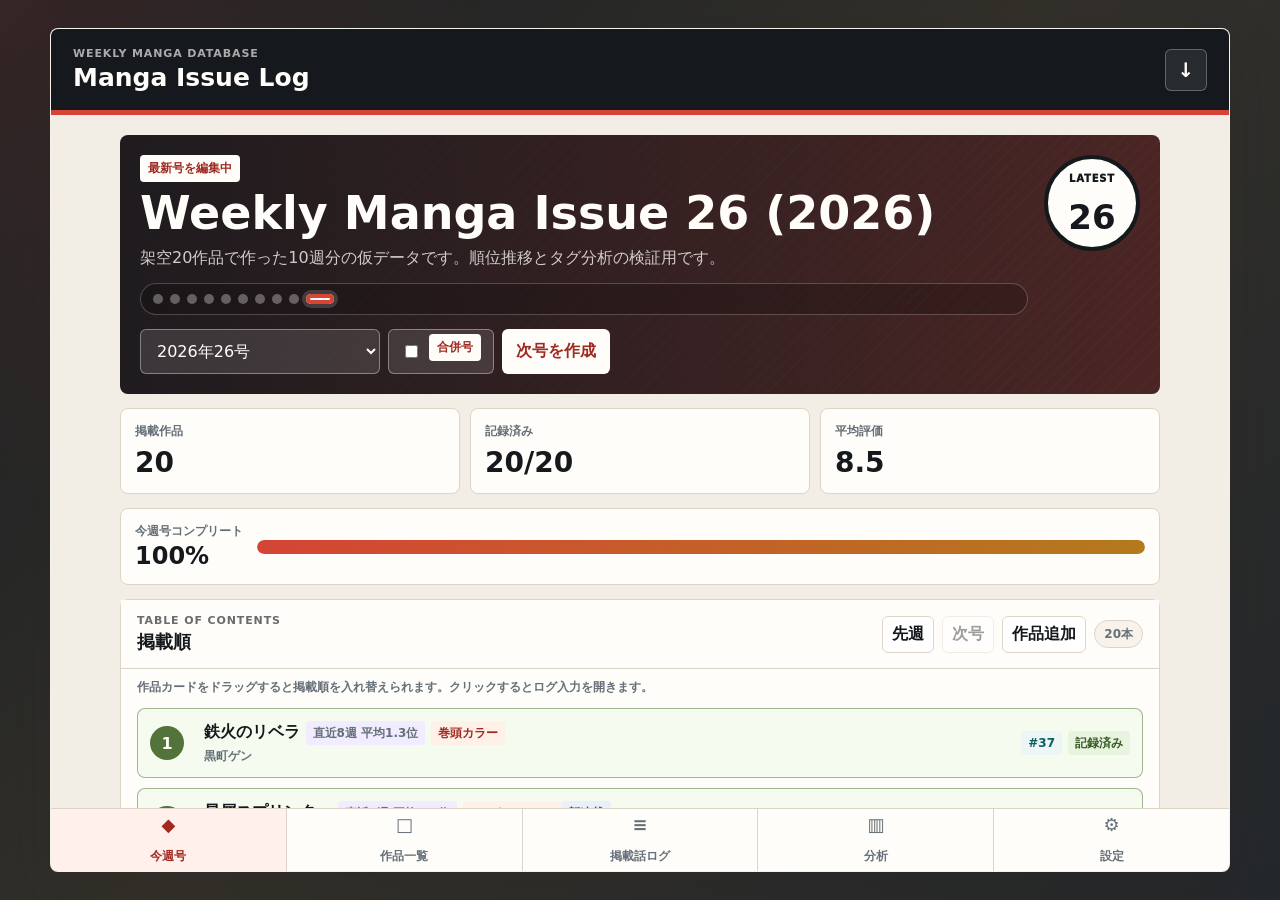
==== index.html @ 3aea285c "Initial Manga Issue Log prototype" ====
<!doctype html>
<html lang="ja">
  <head>
    <meta charset="utf-8" />
    <meta name="viewport" content="width=device-width, initial-scale=1" />
    <title>Manga Issue Log</title>
    <link rel="stylesheet" href="./styles.css" />
  </head>
  <body>
    <div class="desktop-stage">
      <div class="app-frame">
        <header class="app-header">
          <div>
            <p class="header-kicker">Weekly Manga Database</p>
            <h1>Manga Issue Log</h1>
          </div>
          <button class="icon-button" id="quickExportButton" title="JSONを書き出す" aria-label="JSONを書き出す">↓</button>
        </header>

        <main class="app-main">
          <section class="screen is-active" id="screen-current" aria-label="今週号">
            <div class="issue-hero" id="currentIssueHero"></div>
            <div class="metric-grid">
              <div class="metric-card">
                <span>掲載作品</span>
                <strong id="metricSeries">0</strong>
              </div>
              <div class="metric-card">
                <span>記録済み</span>
                <strong id="metricLogged">0</strong>
              </div>
              <div class="metric-card">
                <span>平均評価</span>
                <strong id="metricAverage">-</strong>
              </div>
            </div>
            <div class="completion-card">
              <div>
                <span>今週号コンプリート</span>
                <strong id="completionText">0%</strong>
              </div>
              <div class="completion-track"><div id="completionBar"></div></div>
            </div>

            <section class="panel toc-panel">
              <div class="section-title">
                <div>
                  <p>Table of contents</p>
                  <h2>掲載順</h2>
                </div>
                <div class="section-actions">
                  <button class="small-button" id="previousIssueButton" type="button">先週</button>
                  <button class="small-button" id="nextIssueButton" type="button">次号</button>
                  <button class="small-button" id="openAddSeriesButton" type="button">作品追加</button>
                  <span class="pill" id="currentIssueCount">0本</span>
                </div>
              </div>
              <div class="toc-hint">作品カードをドラッグすると掲載順を入れ替えられます。クリックするとログ入力を開きます。</div>
              <div class="toc-list" id="tocList"></div>
            </section>
          </section>

          <section class="screen" id="screen-series" aria-label="作品一覧">
            <div class="screen-heading">
              <p>Series master</p>
              <h2>作品一覧</h2>
            </div>
            <div class="search-box">
              <input id="seriesSearchInput" type="search" placeholder="作品名・作者で検索" />
            </div>
            <section class="panel">
              <div class="section-title">
                <div>
                  <p>Add series</p>
                  <h2>作品を追加</h2>
                </div>
              </div>
              <form id="seriesForm" class="series-form">
                <div class="form-row">
                  <label>
                    <span>作品名</span>
                    <input name="name" type="text" placeholder="作品名" required />
                  </label>
                  <label>
                    <span>作者</span>
                    <input name="author" type="text" placeholder="作者名" />
                  </label>
                </div>
                <div class="form-row">
                  <label>
                    <span>状態</span>
                    <select name="status">
                      <option value="新連載">新連載</option>
                      <option value="連載中">連載中</option>
                      <option value="読切">読切</option>
                      <option value="連載終了">連載終了</option>
                    </select>
                  </label>
                  <label class="toggle-row inline-toggle">
                    <input name="addToCurrentIssue" type="checkbox" checked />
                    <span>今の号に追加</span>
                  </label>
                </div>
                <button class="secondary-button" type="submit">作品を追加</button>
              </form>
            </section>
            <div class="series-list" id="seriesList"></div>
          </section>

          <section class="screen" id="screen-series-detail" aria-label="作品詳細">
            <button class="ghost-button back-button" id="backToSeriesButton">← 作品一覧へ</button>
            <div class="series-detail-hero" id="seriesDetailHero"></div>
            <section class="panel">
              <div class="section-title">
                <div>
                  <p>Series status</p>
                  <h2>連載状態</h2>
                </div>
              </div>
              <div class="form-row">
                <label>
                  <span>状態</span>
                  <select id="seriesStatusSelect">
                    <option value="新連載">新連載</option>
                    <option value="連載中">連載中</option>
                    <option value="読切">読切</option>
                    <option value="連載終了">連載終了</option>
                  </select>
                </label>
                <button class="secondary-button" id="saveSeriesStatusButton" type="button">状態を保存</button>
              </div>
            </section>
            <div class="series-detail-grid">
              <section class="panel">
                <div class="section-title">
                  <div>
                    <p>Score timeline</p>
                    <h2>評価の推移</h2>
                  </div>
                </div>
                <div class="mini-timeline" id="seriesScoreTimeline"></div>
              </section>
              <section class="panel">
                <div class="section-title">
                  <div>
                    <p>Development map</p>
                    <h2>展開タグ</h2>
                  </div>
                </div>
                <div class="bar-list" id="seriesTagBars"></div>
              </section>
              <section class="panel full-span">
                <div class="section-title">
                  <div>
                    <p>Story history</p>
                    <h2>これまでのログ</h2>
                  </div>
                </div>
                <div class="chapter-list" id="seriesHistoryList"></div>
              </section>
            </div>
          </section>

          <section class="screen" id="screen-logs" aria-label="掲載話ログ">
            <div class="screen-heading">
              <p>Chapter timeline</p>
              <h2>掲載話ログ</h2>
            </div>
            <div class="filter-stack">
              <input id="logSearchInput" type="search" placeholder="出来事、感想、反応、タグで検索" />
              <div class="form-row">
                <select id="seriesFilter"></select>
                <select id="tagFilter"></select>
              </div>
            </div>
            <div class="chapter-list" id="chapterList"></div>
          </section>

          <section class="screen" id="screen-analysis" aria-label="分析">
            <div class="screen-heading">
              <p>Reading analytics</p>
              <h2>分析</h2>
            </div>
            <div class="analysis-controls">
              <label>
                <span>比較対象</span>
                <select id="analysisScopeSelect">
                  <option value="current">現在の連載陣</option>
                  <option value="new">新連載</option>
                  <option value="all">すべて</option>
                </select>
              </label>
              <label>
                <span>作品で絞る</span>
                <select id="analysisFocusSelect"></select>
              </label>
            </div>
            <div class="analysis-grid">
              <section class="panel full-analysis">
                <div class="section-title">
                  <div>
                    <p>Order ranking</p>
                    <h2>掲載順ランキング</h2>
                  </div>
                </div>
                <div class="ranking-list" id="analysisRanking"></div>
              </section>
              <section class="panel full-analysis">
                <div class="section-title">
                  <div>
                    <p>Order comparison</p>
                    <h2>掲載順比較</h2>
                  </div>
                </div>
                <div class="comparison-chart" id="orderComparisonChart"></div>
              </section>
              <section class="panel full-analysis">
                <div class="section-title">
                  <div>
                    <p>Tag summary</p>
                    <h2>タグ集計</h2>
                  </div>
                </div>
                <div class="bar-list" id="tagBars"></div>
              </section>
            </div>
          </section>

          <section class="screen" id="screen-settings" aria-label="設定とエクスポート">
            <div class="screen-heading">
              <p>Settings</p>
              <h2>設定/エクスポート</h2>
            </div>
            <section class="panel">
              <div class="section-title">
                <div>
                  <p>Issue control</p>
                  <h2>号の管理</h2>
                </div>
              </div>
              <div class="settings-actions">
                <button class="secondary-button" id="createNextIssueButton">次号を作成</button>
              </div>
              <div class="data-note" id="issueNote"></div>
            </section>
            <section class="panel">
              <div class="section-title">
                <div>
                  <p>Portable data</p>
                  <h2>データ管理</h2>
                </div>
              </div>
              <div class="settings-actions">
                <button class="secondary-button" id="exportButton">JSONを書き出す</button>
                <label class="secondary-button file-button">
                  JSONを読み込む
                  <input type="file" id="importInput" accept="application/json" />
                </label>
                <button class="danger-button" id="resetButton">仮データに戻す</button>
              </div>
            </section>
            <section class="panel">
              <div class="section-title">
                <div>
                  <p>Issue seed</p>
                  <h2>今回の仮データ</h2>
                </div>
              </div>
              <div class="data-note" id="seedNote"></div>
            </section>
          </section>
        </main>

        <nav class="bottom-nav" aria-label="メイン画面">
          <button class="nav-item is-active" data-screen="current"><span>◆</span>今週号</button>
          <button class="nav-item" data-screen="series"><span>□</span>作品一覧</button>
          <button class="nav-item" data-screen="logs"><span>≡</span>掲載話ログ</button>
          <button class="nav-item" data-screen="analysis"><span>▥</span>分析</button>
          <button class="nav-item" data-screen="settings"><span>⚙</span>設定</button>
        </nav>
      </div>
    </div>

    <div class="modal-backdrop" id="logOverlay" hidden>
      <section class="log-modal" role="dialog" aria-modal="true" aria-labelledby="logFormTitle">
        <div class="modal-head">
          <div>
            <p>Chapter log</p>
            <h2 id="logFormTitle">掲載話を記録</h2>
          </div>
          <button class="icon-close" id="closeLogButton" type="button" aria-label="閉じる">×</button>
        </div>
        <form id="chapterForm" class="log-form">
          <div class="form-row">
            <label>
              <span>作品</span>
              <select name="seriesId" id="chapterSeries" required></select>
            </label>
            <label>
              <span>話数</span>
              <input name="chapterNo" type="number" min="1" placeholder="話数" required />
            </label>
          </div>
          <label>
            <span>サブタイトル</span>
            <input name="title" type="text" placeholder="任意" />
          </label>
          <label>
            <span>起きたこと</span>
            <textarea name="summary" rows="3" placeholder="世界説明、キャラ追加、ピンチ展開など"></textarea>
          </label>
          <div class="tag-picker" id="tagPicker"></div>
          <div class="custom-tag-row">
            <input id="customTagInput" type="text" placeholder="自作タグを追加" />
            <button class="small-button" id="addCustomTagButton" type="button">追加</button>
          </div>
          <div class="form-row">
            <label>
              <span>反応トーン</span>
              <select name="mood">
                <option value="positive">好評</option>
                <option value="surprise">驚き</option>
                <option value="mixed">賛否</option>
                <option value="concern">不安</option>
                <option value="quiet">静か</option>
              </select>
            </label>
            <label>
              <span>自分の評価 <strong class="score-value" id="scoreValue">7/10</strong></span>
              <input name="score" id="scoreInput" type="range" min="1" max="10" value="7" />
            </label>
          </div>
          <label>
            <span>世間の反応</span>
            <textarea name="reaction" rows="2" placeholder="SNSや読者の温度感"></textarea>
          </label>
          <label>
            <span>自分の感想</span>
            <textarea name="myThought" rows="3" placeholder="好きだった点、引っかかった点、次号で見たいこと"></textarea>
          </label>
          <label>
            <span>次の予想</span>
            <textarea name="prediction" rows="2" placeholder="伏線、次号予想、長期的な読み"></textarea>
          </label>
          <button class="primary-button" type="submit" id="saveChapterButton">記録する</button>
        </form>
      </section>
    </div>

    <script src="./app.js" defer></script>
  </body>
</html>
---- styles.css ----
:root {
  color-scheme: light;
  --ink: #15191d;
  --muted: #667079;
  --paper: #f2eee6;
  --surface: #fffdf9;
  --surface-soft: #f8f3ea;
  --line: #ddd4c8;
  --red: #d54435;
  --red-dark: #9f2a22;
  --blue: #2564a9;
  --teal: #087a80;
  --green: #52733a;
  --gold: #b47a1c;
  --purple: #7453a6;
  --shadow: 0 22px 60px rgba(41, 31, 25, 0.18);
  font-family: "Yu Gothic UI", "Meiryo", "Hiragino Sans", system-ui, sans-serif;
}

* {
  box-sizing: border-box;
}

body {
  margin: 0;
  min-height: 100vh;
  background:
    radial-gradient(circle at top left, rgba(213, 68, 53, 0.14), transparent 32rem),
    linear-gradient(135deg, #1b2024 0%, #33302a 48%, #24282c 100%);
  color: var(--ink);
}

body.modal-open {
  overflow: hidden;
}

button,
input,
select,
textarea {
  font: inherit;
}

button {
  cursor: pointer;
}

.desktop-stage {
  min-height: 100vh;
  display: grid;
  place-items: center;
  padding: 28px;
}

.app-frame {
  width: min(1180px, 100%);
  height: min(900px, calc(100vh - 56px));
  min-height: 680px;
  display: grid;
  grid-template-rows: auto 1fr auto;
  overflow: hidden;
  background: var(--paper);
  border: 1px solid rgba(255, 255, 255, 0.18);
  border-radius: 8px;
  box-shadow: var(--shadow);
}

.app-header {
  display: flex;
  align-items: center;
  gap: 16px;
  justify-content: space-between;
  padding: 18px 22px;
  background: var(--ink);
  color: #fffdf9;
  border-bottom: 5px solid var(--red);
}

.header-kicker,
.screen-heading p,
.section-title p {
  margin: 0;
  color: inherit;
  font-size: 11px;
  font-weight: 900;
  letter-spacing: 0.08em;
  text-transform: uppercase;
  opacity: 0.64;
}

.app-header h1,
.screen-heading h2,
.section-title h2 {
  margin: 3px 0 0;
  letter-spacing: 0;
}

.app-header h1 {
  font-size: 25px;
}

.icon-button {
  width: 42px;
  height: 42px;
  display: grid;
  place-items: center;
  border: 1px solid rgba(255, 253, 249, 0.28);
  border-radius: 6px;
  background: rgba(255, 253, 249, 0.08);
  color: #fffdf9;
  font-size: 20px;
  font-weight: 900;
}

.app-main {
  overflow: auto;
  padding: 20px;
}

.screen {
  display: none;
  max-width: 1040px;
  margin: 0 auto;
}

.screen.is-active {
  display: block;
}

.screen-heading {
  margin-bottom: 16px;
}

.screen-heading h2 {
  font-size: 26px;
}

.issue-hero {
  display: grid;
  grid-template-columns: minmax(0, 1fr) auto;
  gap: 16px;
  padding: 20px;
  margin-bottom: 14px;
  color: #fffdf9;
  background:
    linear-gradient(90deg, rgba(21, 25, 29, 0.95), rgba(21, 25, 29, 0.72)),
    repeating-linear-gradient(135deg, rgba(255, 255, 255, 0.08) 0 2px, transparent 2px 9px),
    var(--red);
  border-radius: 8px;
}

.issue-actions {
  display: flex;
  flex-wrap: wrap;
  gap: 8px;
  margin-top: 14px;
}

.issue-rail {
  display: flex;
  align-items: center;
  gap: 7px;
  margin-top: 14px;
  padding: 10px 12px;
  border: 1px solid rgba(255, 253, 249, 0.22);
  border-radius: 999px;
  background: rgba(0, 0, 0, 0.18);
}

.issue-dot {
  width: 10px;
  height: 10px;
  padding: 0;
  border: 0;
  border-radius: 50%;
  background: rgba(255, 253, 249, 0.32);
}

.issue-dot.is-current {
  width: 28px;
  border-radius: 999px;
  background: var(--red);
}

.issue-dot.is-latest {
  background: #fffdf9;
  box-shadow: 0 0 0 4px rgba(255, 253, 249, 0.16);
}

.issue-dot.is-current.is-latest {
  background: #fffdf9;
  box-shadow: inset 0 0 0 4px var(--red), 0 0 0 4px rgba(255, 253, 249, 0.16);
}

.issue-actions select {
  width: min(240px, 100%);
  border-color: rgba(255, 253, 249, 0.38);
  background: rgba(255, 253, 249, 0.12);
  color: #fffdf9;
}

.issue-actions option {
  color: var(--ink);
}

.hero-toggle {
  min-height: 42px;
  display: inline-flex;
  align-items: center;
  gap: 8px;
  width: auto;
  padding: 0 12px;
  border: 1px solid rgba(255, 253, 249, 0.38);
  border-radius: 6px;
  background: rgba(255, 253, 249, 0.12);
  color: #fffdf9;
  font-weight: 900;
}

.hero-toggle input {
  width: auto;
  accent-color: #fffdf9;
}

.light-button {
  min-height: 42px;
  padding: 0 13px;
  border: 1px solid rgba(255, 253, 249, 0.38);
  border-radius: 6px;
  background: #fffdf9;
  color: var(--red-dark);
  font-weight: 900;
}

.issue-title {
  min-width: 0;
}

.issue-title span {
  display: inline-block;
  margin-bottom: 8px;
  padding: 5px 8px;
  background: #fffdf9;
  color: var(--red-dark);
  border-radius: 4px;
  font-weight: 900;
  font-size: 12px;
}

.issue-title h2 {
  margin: 0;
  font-size: clamp(28px, 4vw, 46px);
  line-height: 1;
}

.issue-title p {
  margin: 12px 0 0;
  color: rgba(255, 253, 249, 0.78);
}

.issue-number {
  display: grid;
  place-items: center;
  width: 96px;
  height: 96px;
  background: #fffdf9;
  color: var(--ink);
  border: 4px solid var(--ink);
  border-radius: 50%;
  font-size: 40px;
  font-weight: 1000;
}

.issue-number small {
  margin-bottom: -12px;
  font-size: 10px;
  letter-spacing: 0.08em;
}

.issue-number strong {
  font-size: 34px;
  line-height: 1;
}

.metric-grid {
  display: grid;
  grid-template-columns: repeat(3, minmax(0, 1fr));
  gap: 10px;
  margin-bottom: 14px;
}

.metric-card,
.panel,
.toc-item,
.series-card,
.chapter-card {
  background: var(--surface);
  border: 1px solid var(--line);
  border-radius: 8px;
}

.metric-card {
  padding: 14px;
}

.metric-card span {
  display: block;
  color: var(--muted);
  font-size: 12px;
  font-weight: 900;
}

.metric-card strong {
  display: block;
  margin-top: 6px;
  font-size: 28px;
}

.completion-card {
  display: grid;
  grid-template-columns: auto minmax(0, 1fr);
  align-items: center;
  gap: 14px;
  margin-bottom: 14px;
  padding: 14px;
  border: 1px solid var(--line);
  border-radius: 8px;
  background: #fffdf9;
}

.completion-card span {
  display: block;
  color: var(--muted);
  font-size: 12px;
  font-weight: 900;
}

.completion-card strong {
  display: block;
  margin-top: 2px;
  font-size: 24px;
}

.completion-track {
  height: 14px;
  overflow: hidden;
  border-radius: 999px;
  background: #eee4d6;
}

.completion-track div {
  height: 100%;
  width: 0;
  border-radius: 999px;
  background: linear-gradient(90deg, var(--red), var(--gold));
}

.panel {
  padding: 16px;
  margin-bottom: 14px;
}

.section-title {
  display: flex;
  align-items: flex-start;
  justify-content: space-between;
  gap: 12px;
  margin-bottom: 14px;
}

.toc-panel .section-title {
  position: sticky;
  top: -20px;
  z-index: 8;
  align-items: center;
  margin: -16px -16px 14px;
  padding: 14px 16px;
  border-bottom: 1px solid var(--line);
  background: rgba(255, 253, 249, 0.96);
  backdrop-filter: blur(10px);
}

.section-actions {
  display: inline-flex;
  align-items: center;
  gap: 8px;
  flex-shrink: 0;
}

.section-title h2 {
  font-size: 18px;
}

.pill {
  display: inline-grid;
  place-items: center;
  min-height: 28px;
  padding: 0 9px;
  border: 1px solid var(--line);
  border-radius: 999px;
  background: var(--surface-soft);
  color: var(--muted);
  font-size: 12px;
  font-weight: 900;
  white-space: nowrap;
}

.toc-list,
.series-list,
.chapter-list,
.bar-list {
  display: grid;
  gap: 10px;
}

.toc-hint {
  margin: -4px 0 12px;
  color: var(--muted);
  font-size: 12px;
  font-weight: 800;
}

.toc-item {
  display: grid;
  grid-template-columns: 42px minmax(0, 1fr) auto;
  gap: 12px;
  align-items: center;
  padding: 12px;
}

.toc-item.is-logged {
  border-color: rgba(82, 115, 58, 0.5);
  background: #f5fbef;
}

.toc-item.is-logged .toc-order {
  background: var(--green);
}

.toc-item.is-hiatus {
  opacity: 0.82;
  background: #f4f0ea;
}

.toc-item.is-invalid,
.chapter-card.is-invalid,
.series-card.has-warning {
  border-color: #d54435;
  box-shadow: inset 0 0 0 1px rgba(213, 68, 53, 0.4);
}

.toc-item.is-dragging {
  opacity: 0.45;
}

.toc-item.is-drop-target {
  outline: 3px solid rgba(213, 68, 53, 0.26);
  outline-offset: 2px;
}

.toc-order {
  display: grid;
  place-items: center;
  width: 34px;
  height: 34px;
  border-radius: 50%;
  background: var(--ink);
  color: #fffdf9;
  font-weight: 900;
}

.toc-main {
  min-width: 0;
}

.toc-main strong,
.series-card h3,
.chapter-card h3 {
  display: block;
  overflow-wrap: anywhere;
}

.toc-main strong {
  font-size: 16px;
}

.toc-main span,
.series-meta,
.chapter-meta {
  color: var(--muted);
  font-size: 12px;
  font-weight: 800;
}

.toc-badges,
.tag-row {
  display: flex;
  flex-wrap: wrap;
  gap: 6px;
}

.badge,
.tag,
.avg-chip {
  display: inline-flex;
  align-items: center;
  min-height: 24px;
  padding: 3px 7px;
  border-radius: 4px;
  background: #eef5f5;
  color: #0a5e64;
  font-size: 12px;
  font-weight: 900;
}

.avg-chip {
  background: #f1ecff;
  color: #5a4380;
}

.badge.color {
  background: #fff0e8;
  color: var(--red-dark);
}

.badge.cover {
  background: #f7ead1;
  color: #74500d;
}

.badge.done {
  background: #e8f4df;
  color: #385c24;
}

.badge.status {
  background: #eaf0fb;
  color: #244f8d;
}

.badge.warning {
  background: #ffe9e5;
  color: #9f2a22;
}

.log-form {
  display: grid;
  gap: 12px;
}

.form-row {
  display: grid;
  grid-template-columns: repeat(2, minmax(0, 1fr));
  gap: 10px;
}

label {
  display: grid;
  gap: 6px;
}

label span {
  color: var(--muted);
  font-size: 12px;
  font-weight: 900;
}

input,
select,
textarea {
  width: 100%;
  border: 1px solid var(--line);
  border-radius: 6px;
  background: #ffffff;
  color: var(--ink);
  padding: 11px 12px;
}

textarea {
  resize: vertical;
}

input:focus,
select:focus,
textarea:focus,
button:focus-visible {
  outline: 3px solid rgba(8, 122, 128, 0.22);
  outline-offset: 2px;
}

.tag-picker {
  display: flex;
  flex-wrap: wrap;
  gap: 8px;
}

.custom-tag-row {
  display: grid;
  grid-template-columns: minmax(0, 1fr) auto;
  gap: 8px;
}

.check-chip {
  display: inline-flex;
  align-items: center;
  gap: 7px;
  padding: 7px 9px;
  border: 1px solid var(--line);
  border-radius: 999px;
  background: #ffffff;
  font-size: 13px;
  font-weight: 900;
  user-select: none;
}

.check-chip input {
  width: auto;
  accent-color: var(--red);
}

.check-chip:has(input:checked) {
  border-color: var(--red);
  background: #fff0ec;
  color: var(--red-dark);
}

.primary-button,
.secondary-button,
.danger-button,
.ghost-button,
.small-button,
.icon-close {
  border: 0;
  border-radius: 6px;
  font-weight: 900;
}

.primary-button {
  min-height: 46px;
  background: var(--red);
  color: #fffdf9;
}

.secondary-button {
  background: var(--teal);
  color: #fffdf9;
  padding: 12px;
}

.danger-button {
  background: #7d2e2a;
  color: #fffdf9;
  padding: 12px;
}

.ghost-button,
.small-button {
  border: 1px solid var(--line);
  background: #ffffff;
  color: var(--ink);
}

.ghost-button {
  padding: 8px 10px;
}

.small-button {
  padding: 7px 9px;
}

.small-button:disabled {
  cursor: not-allowed;
  opacity: 0.42;
}

.search-box,
.filter-stack {
  margin-bottom: 12px;
}

.series-form {
  display: grid;
  gap: 12px;
}

.inline-toggle {
  align-self: end;
  min-height: 43px;
}

.filter-stack {
  display: grid;
  gap: 10px;
}

.series-card {
  display: grid;
  grid-template-columns: auto minmax(0, 1fr) auto;
  gap: 12px;
  align-items: center;
  padding: 14px;
  cursor: pointer;
}

.series-mark {
  width: 38px;
  height: 38px;
  border-radius: 6px;
  background: var(--series-color);
}

.series-card h3,
.chapter-card h3 {
  margin: 0;
  font-size: 16px;
}

.series-stat {
  text-align: right;
  color: var(--muted);
  font-size: 12px;
  font-weight: 900;
}

.chapter-card {
  display: grid;
  gap: 10px;
  padding: 14px;
  border-left: 6px solid var(--series-color, var(--red));
}

.chapter-card.is-logged {
  background: #fbfff7;
}

.chapter-card.is-hiatus {
  background: #f4f0ea;
}

.warning-line {
  margin-top: 7px;
  color: var(--red-dark);
  font-size: 12px;
  font-weight: 900;
}

.chapter-head {
  display: flex;
  align-items: flex-start;
  justify-content: space-between;
  gap: 12px;
}

.card-actions {
  display: flex;
  gap: 6px;
  flex-shrink: 0;
}

.chapter-notes {
  display: grid;
  grid-template-columns: repeat(3, minmax(0, 1fr));
  gap: 8px;
}

.note-box {
  padding: 10px;
  background: var(--surface-soft);
  border: 1px solid #ebe0d1;
  border-radius: 6px;
}

.note-box strong {
  display: block;
  margin-bottom: 5px;
  color: var(--muted);
  font-size: 12px;
}

.note-box p {
  margin: 0;
  line-height: 1.55;
}

.analysis-grid {
  display: grid;
  grid-template-columns: repeat(2, minmax(0, 1fr));
  gap: 14px;
}

.analysis-controls {
  display: grid;
  grid-template-columns: repeat(2, minmax(0, 1fr));
  gap: 10px;
  margin-bottom: 14px;
  padding: 14px;
  border: 1px solid var(--line);
  border-radius: 8px;
  background: var(--surface);
}

.analysis-grid .full-analysis {
  grid-column: 1 / -1;
}

.series-detail-hero {
  display: flex;
  align-items: center;
  gap: 14px;
  padding: 18px;
  margin: 12px 0 14px;
  border-radius: 8px;
  background: var(--ink);
  color: #fffdf9;
}

.series-detail-hero p,
.series-detail-hero h2 {
  margin: 0;
}

.series-detail-hero p {
  color: rgba(255, 253, 249, 0.66);
  font-size: 11px;
  font-weight: 900;
  letter-spacing: 0.08em;
  text-transform: uppercase;
}

.series-detail-hero h2 {
  margin-top: 3px;
  font-size: 24px;
}

.series-detail-hero span {
  display: block;
  margin-top: 6px;
  color: rgba(255, 253, 249, 0.76);
  font-size: 13px;
  font-weight: 800;
}

.series-detail-mark {
  width: 46px;
  height: 46px;
  flex: 0 0 auto;
  border-radius: 8px;
  border: 2px solid rgba(255, 253, 249, 0.62);
}

.series-detail-grid {
  display: grid;
  grid-template-columns: repeat(2, minmax(0, 1fr));
  gap: 14px;
}

.series-detail-grid .full-span {
  grid-column: 1 / -1;
}

.back-button {
  margin-bottom: 10px;
}

.mini-timeline {
  min-height: 170px;
  display: flex;
  align-items: end;
  gap: 8px;
  padding: 12px;
  border: 1px solid var(--line);
  border-radius: 8px;
  background: #ffffff;
  overflow-x: auto;
}

.timeline-point {
  width: 36px;
  min-width: 36px;
  height: 140px;
  display: grid;
  grid-template-rows: 1fr auto;
  align-items: end;
  justify-items: center;
  gap: 7px;
  color: var(--muted);
  font-size: 11px;
  font-weight: 900;
}

.timeline-bar {
  width: 18px;
  border-radius: 999px 999px 3px 3px;
  opacity: 0.92;
}

.analysis-grid .panel:last-child,
.analysis-grid .full-analysis {
  grid-column: 1 / -1;
}

.ranking-list {
  display: grid;
  gap: 10px;
}

.ranking-row {
  display: grid;
  grid-template-columns: 42px minmax(0, 1fr) auto;
  gap: 12px;
  align-items: center;
  padding: 12px;
  border: 1px solid var(--line);
  border-left: 6px solid var(--series-color);
  border-radius: 8px;
  background: #ffffff;
}

.ranking-row strong {
  display: grid;
  place-items: center;
  width: 34px;
  height: 34px;
  border-radius: 50%;
  background: var(--ink);
  color: #fffdf9;
}

.ranking-row h3 {
  margin: 0 0 3px;
  font-size: 16px;
}

.ranking-row span {
  color: var(--muted);
  font-size: 12px;
  font-weight: 900;
}

.ranking-row em {
  color: var(--muted);
  font-style: normal;
  font-weight: 1000;
}

.ranking-row em.is-up {
  color: var(--green);
}

.ranking-row em.is-down {
  color: var(--red-dark);
}

.comparison-chart,
.tag-matrix {
  display: grid;
  gap: 12px;
  overflow-x: auto;
  padding-bottom: 4px;
}

.rank-chart-scroll {
  position: relative;
  overflow-x: auto;
  padding: 8px 0 2px;
  background: #ffffff;
  border: 1px solid var(--line);
  border-radius: 8px;
}

.rank-line-chart {
  display: block;
  width: max(980px, 100%);
  height: auto;
  min-height: 320px;
}

.rank-grid-line {
  stroke: #d9d3ca;
  stroke-width: 1;
}

.rank-grid-v {
  stroke: #ded7cd;
  stroke-width: 1;
}

.rank-axis-label,
.rank-issue-label {
  fill: var(--ink);
  font-size: 14px;
  font-weight: 900;
  text-anchor: middle;
}

.rank-axis-label {
  fill: var(--muted);
}

.latest-guide {
  stroke: #7f858a;
  stroke-width: 1.5;
  stroke-dasharray: 4 4;
}

.latest-chip {
  fill: #050505;
}

.latest-chip-text {
  fill: #fffdf9;
  font-size: 17px;
  font-weight: 1000;
  text-anchor: middle;
}

.latest-label text {
  fill: #fffdf9;
  font-size: 14px;
  font-weight: 900;
}

.rank-point {
  cursor: help;
  stroke: #fffdf9;
  stroke-width: 2;
}

.rank-point:hover {
  r: 8px;
}

.rank-tooltip {
  position: absolute;
  z-index: 10;
  max-width: 320px;
  padding: 10px 12px;
  border: 1px solid rgba(21, 25, 29, 0.24);
  border-radius: 6px;
  background: rgba(21, 25, 29, 0.94);
  color: #fffdf9;
  box-shadow: 0 10px 28px rgba(0, 0, 0, 0.22);
  font-size: 12px;
  font-weight: 800;
  line-height: 1.6;
  pointer-events: none;
}

.rank-tooltip strong,
.rank-tooltip span {
  display: block;
}

.rank-tooltip span {
  color: rgba(255, 253, 249, 0.72);
  font-size: 11px;
}

.rank-tooltip p {
  margin: 8px 0 0;
}

.tooltip-tags {
  display: flex;
  flex-wrap: wrap;
  gap: 5px;
  margin-top: 8px;
}

.tooltip-tags b {
  padding: 3px 6px;
  border-radius: 4px;
  background: #eaf4ff;
  color: #113b5f;
  font-size: 11px;
  line-height: 1.2;
}

.rank-legend,
.color-legend {
  display: flex;
  flex-wrap: wrap;
  justify-content: center;
  gap: 16px;
  color: var(--ink);
  font-size: 13px;
  font-weight: 900;
}

.rank-legend span,
.color-legend {
  align-items: center;
}

.rank-legend i,
.color-legend span {
  display: inline-block;
  width: 18px;
  height: 10px;
  margin-right: 6px;
  border-radius: 999px;
}

.color-legend .cover {
  background: #ff5a4e;
}

.color-legend .center {
  margin-left: 14px;
  background: #f0c44e;
}

.rank-table-wrap {
  overflow-x: auto;
}

.rank-table {
  width: 100%;
  min-width: 760px;
  border-collapse: separate;
  border-spacing: 2px;
  font-size: 14px;
}

.rank-table th {
  padding: 8px;
  background: #47785f;
  color: #fffdf9;
  text-align: center;
}

.rank-table td {
  padding: 7px 8px;
  border: 1px solid #47785f;
  background: #f8fbf7;
  text-align: center;
  font-weight: 800;
}

.rank-table .series-name-cell {
  min-width: 170px;
  color: #235f56;
  text-align: left;
}

.rank-table td.is-cover {
  background: #ff665a;
  color: #111;
}

.rank-table td.is-center {
  background: #f5ca4f;
  color: #111;
}

.comparison-row,
.tag-series-row {
  min-width: 760px;
  display: grid;
  grid-template-columns: 160px minmax(0, 1fr);
  gap: 10px;
  align-items: stretch;
}

.comparison-name,
.tag-series-row h3 {
  margin: 0;
  display: flex;
  align-items: center;
  padding: 10px;
  border-left: 6px solid var(--series-color, var(--teal));
  border-radius: 8px;
  background: #ffffff;
  font-size: 14px;
}

.comparison-points,
.tag-cells {
  display: grid;
  grid-template-columns: repeat(8, minmax(72px, 1fr));
  gap: 8px;
}

.comparison-cell,
.tag-cell {
  min-height: 76px;
  display: grid;
  align-content: space-between;
  padding: 8px;
  border: 1px solid var(--line);
  border-radius: 8px;
  background: #ffffff;
}

.comparison-cell span,
.tag-cell span {
  color: var(--muted);
  font-size: 11px;
  font-weight: 900;
}

.comparison-cell strong {
  display: grid;
  place-items: center;
  width: 30px;
  height: 30px;
  margin-top: calc(var(--y, 50%) / 4);
  border-radius: 50%;
  background: var(--series-color, var(--teal));
  color: #fffdf9;
  font-size: 13px;
}

.comparison-cell.is-hiatus,
.tag-cell.is-empty {
  background: #f4f0ea;
}

.tag-cell div {
  display: flex;
  flex-wrap: wrap;
  gap: 4px;
}

.tag-cell b {
  padding: 3px 5px;
  border-radius: 4px;
  background: #eef5f5;
  color: #0a5e64;
  font-size: 11px;
}

.bar-item {
  display: grid;
  gap: 6px;
}

.bar-label {
  display: flex;
  justify-content: space-between;
  gap: 10px;
  color: var(--muted);
  font-size: 12px;
  font-weight: 900;
}

.bar-track {
  height: 11px;
  overflow: hidden;
  background: #ece3d8;
  border-radius: 999px;
}

.bar-fill {
  height: 100%;
  background: var(--bar-color, var(--teal));
}

.coverage-card {
  display: grid;
  gap: 10px;
}

.coverage-row {
  display: grid;
  grid-template-columns: 120px minmax(0, 1fr) 52px;
  gap: 10px;
  align-items: center;
  color: var(--muted);
  font-size: 13px;
  font-weight: 900;
}

.settings-actions {
  display: grid;
  grid-template-columns: repeat(3, minmax(0, 1fr));
  gap: 10px;
}

.merge-control {
  margin: 14px 0 4px;
}

.toggle-row {
  display: flex;
  align-items: center;
  gap: 10px;
  width: fit-content;
  padding: 10px 12px;
  border: 1px solid var(--line);
  border-radius: 8px;
  background: #ffffff;
  color: var(--ink);
  font-weight: 900;
}

.toggle-row input {
  width: auto;
  accent-color: var(--red);
}

.modal-backdrop {
  position: fixed;
  inset: 0;
  z-index: 50;
  display: grid;
  place-items: center;
  padding: 18px;
  background: rgba(21, 25, 29, 0.62);
}

.modal-backdrop[hidden] {
  display: none;
}

.log-modal {
  width: min(760px, 100%);
  max-height: min(820px, calc(100vh - 36px));
  overflow: auto;
  padding: 18px;
  border: 1px solid var(--line);
  border-radius: 8px;
  background: var(--surface);
  box-shadow: var(--shadow);
}

.modal-head {
  display: flex;
  align-items: flex-start;
  justify-content: space-between;
  gap: 14px;
  margin-bottom: 14px;
}

.modal-head p,
.modal-head h2 {
  margin: 0;
}

.modal-head p {
  color: var(--muted);
  font-size: 11px;
  font-weight: 900;
  letter-spacing: 0.08em;
  text-transform: uppercase;
}

.modal-head h2 {
  margin-top: 3px;
  font-size: 20px;
}

.icon-close {
  width: 38px;
  height: 38px;
  background: var(--surface-soft);
  color: var(--ink);
  font-size: 22px;
}

.score-value {
  display: inline-block;
  margin-left: 6px;
  color: var(--red-dark);
  font-size: 13px;
}

.file-button {
  display: grid;
  place-items: center;
  text-align: center;
}

.file-button input {
  display: none;
}

.data-note {
  color: var(--muted);
  line-height: 1.75;
}

.model-list {
  display: flex;
  flex-wrap: wrap;
  gap: 8px;
}

.model-list span {
  padding: 8px 10px;
  border: 1px solid var(--line);
  border-radius: 6px;
  background: #ffffff;
  font-weight: 900;
}

.bottom-nav {
  display: grid;
  grid-template-columns: repeat(5, minmax(0, 1fr));
  gap: 1px;
  background: var(--line);
  border-top: 1px solid var(--line);
}

.nav-item {
  min-height: 62px;
  display: grid;
  place-items: center;
  gap: 3px;
  border: 0;
  background: #fffdf9;
  color: var(--muted);
  font-size: 12px;
  font-weight: 900;
}

.nav-item span {
  font-size: 18px;
  line-height: 1;
}

.nav-item.is-active {
  color: var(--red-dark);
  background: #fff0ec;
}

.empty-state {
  padding: 22px;
  border: 1px dashed var(--line);
  border-radius: 8px;
  background: #ffffff;
  color: var(--muted);
  text-align: center;
  font-weight: 900;
}

@media (max-width: 760px) {
  .desktop-stage {
    display: block;
    min-height: 100vh;
    padding: 0;
  }

  .app-frame {
    width: 100%;
    height: 100vh;
    min-height: 0;
    border: 0;
    border-radius: 0;
  }

  .app-header {
    padding: 14px 16px;
  }

  .app-header h1 {
    font-size: 20px;
  }

  .app-main {
    padding: 14px;
  }

  .issue-hero {
    grid-template-columns: 1fr;
  }

  .issue-number {
    width: 76px;
    height: 76px;
    font-size: 32px;
  }

  .metric-grid,
  .form-row,
  .analysis-controls,
  .analysis-grid,
  .series-detail-grid,
  .chapter-notes,
  .settings-actions {
    grid-template-columns: 1fr;
  }

  .series-detail-grid .full-span {
    grid-column: auto;
  }

  .toc-item {
    grid-template-columns: 36px minmax(0, 1fr);
  }

  .toc-panel .section-title {
    display: grid;
    grid-template-columns: minmax(0, 1fr);
  }

  .section-actions {
    width: 100%;
    overflow-x: auto;
    padding-bottom: 2px;
  }

  .toc-badges {
    grid-column: 2;
  }

  .series-card {
    grid-template-columns: auto minmax(0, 1fr);
  }

  .series-stat {
    grid-column: 2;
    text-align: left;
  }
}
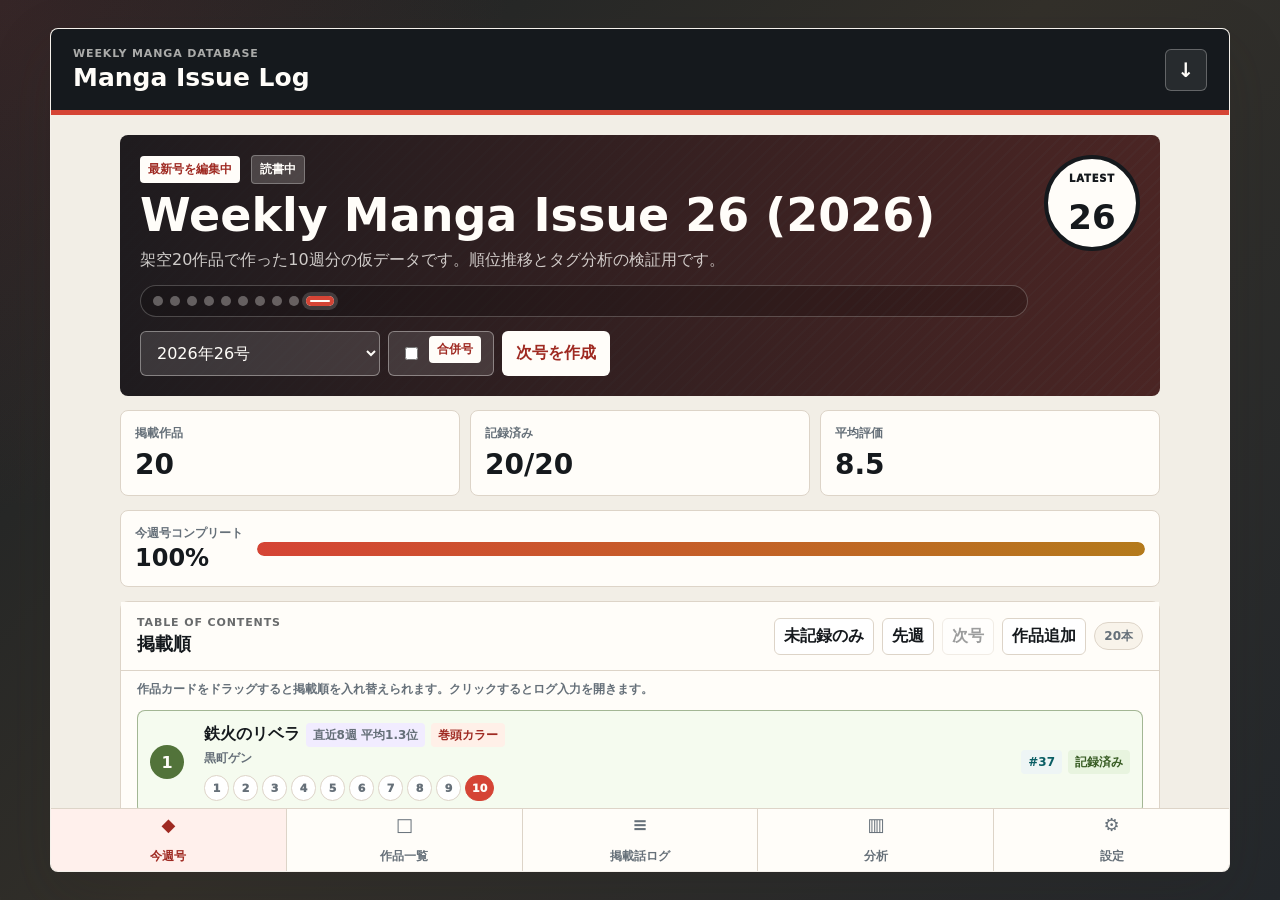
==== commit 8eaaa3c3: "Expand series detail and sharing roadmap" ====
--- a/index.html
+++ b/index.html
@@ -49,6 +49,7 @@
                   <h2>掲載順</h2>
                 </div>
                 <div class="section-actions">
+                  <button class="small-button" id="currentUnloggedToggle" type="button" aria-pressed="false">未記録のみ</button>
                   <button class="small-button" id="previousIssueButton" type="button">先週</button>
                   <button class="small-button" id="nextIssueButton" type="button">次号</button>
                   <button class="small-button" id="openAddSeriesButton" type="button">作品追加</button>
@@ -114,23 +115,41 @@
               <div class="section-title">
                 <div>
                   <p>Series status</p>
-                  <h2>連載状態</h2>
-                </div>
-              </div>
-              <div class="form-row">
-                <label>
-                  <span>状態</span>
-                  <select id="seriesStatusSelect">
-                    <option value="新連載">新連載</option>
-                    <option value="連載中">連載中</option>
-                    <option value="読切">読切</option>
-                    <option value="連載終了">連載終了</option>
-                  </select>
-                </label>
-                <button class="secondary-button" id="saveSeriesStatusButton" type="button">状態を保存</button>
+                  <h2>作品設定</h2>
+                </div>
+              </div>
+              <div class="series-settings-grid">
+                <div class="form-row">
+                  <label>
+                    <span>状態</span>
+                    <select id="seriesStatusSelect">
+                      <option value="新連載">新連載</option>
+                      <option value="連載中">連載中</option>
+                      <option value="読切">読切</option>
+                      <option value="連載終了">連載終了</option>
+                    </select>
+                  </label>
+                  <button class="secondary-button" id="saveSeriesStatusButton" type="button">状態を保存</button>
+                </div>
+                <div class="thumbnail-controls">
+                  <label class="secondary-button file-button">
+                    サムネイル設定
+                    <input type="file" id="seriesThumbnailInput" accept="image/*" />
+                  </label>
+                  <button class="ghost-button" id="clearSeriesThumbnailButton" type="button">サムネイル削除</button>
+                </div>
               </div>
             </section>
             <div class="series-detail-grid">
+              <section class="panel full-span">
+                <div class="section-title">
+                  <div>
+                    <p>Order trend</p>
+                    <h2>掲載順の推移</h2>
+                  </div>
+                </div>
+                <div class="series-rank-chart" id="seriesRankChart"></div>
+              </section>
               <section class="panel">
                 <div class="section-title">
                   <div>
@@ -144,10 +163,11 @@
                 <div class="section-title">
                   <div>
                     <p>Development map</p>
-                    <h2>展開タグ</h2>
+                    <h2>タグ履歴</h2>
                   </div>
                 </div>
                 <div class="bar-list" id="seriesTagBars"></div>
+                <div class="series-tag-history" id="seriesTagHistory"></div>
               </section>
               <section class="panel full-span">
                 <div class="section-title">
@@ -194,6 +214,15 @@
                 <span>作品で絞る</span>
                 <select id="analysisFocusSelect"></select>
               </label>
+              <label>
+                <span>表示プリセット</span>
+                <select id="analysisPresetSelect">
+                  <option value="all">選択範囲すべて</option>
+                  <option value="top5">平均順位 上位5本</option>
+                  <option value="movers">変動が大きい作品</option>
+                  <option value="neighbors">選択作品の周辺</option>
+                </select>
+              </label>
             </div>
             <div class="analysis-grid">
               <section class="panel full-analysis">
@@ -241,6 +270,16 @@
               <div class="settings-actions">
                 <button class="secondary-button" id="createNextIssueButton">次号を作成</button>
               </div>
+              <div class="issue-status-control">
+                <label>
+                  <span>現在の号の状態</span>
+                  <select id="issueStatusSelect">
+                    <option value="reading">読書中</option>
+                    <option value="logging">入力中</option>
+                    <option value="done">完了</option>
+                  </select>
+                </label>
+              </div>
               <div class="data-note" id="issueNote"></div>
             </section>
             <section class="panel">
@@ -252,12 +291,23 @@
               </div>
               <div class="settings-actions">
                 <button class="secondary-button" id="exportButton">JSONを書き出す</button>
+                <button class="secondary-button" id="exportMarkdownButton">今号レポート</button>
+                <button class="secondary-button" id="copyShareTextButton">共有文コピー</button>
                 <label class="secondary-button file-button">
                   JSONを読み込む
                   <input type="file" id="importInput" accept="application/json" />
                 </label>
                 <button class="danger-button" id="resetButton">仮データに戻す</button>
               </div>
+            </section>
+            <section class="panel">
+              <div class="section-title">
+                <div>
+                  <p>Tag library</p>
+                  <h2>タグ管理</h2>
+                </div>
+              </div>
+              <div class="tag-manager" id="tagManager"></div>
             </section>
             <section class="panel">
               <div class="section-title">
@@ -347,6 +397,30 @@
       </section>
     </div>
 
+    <div class="modal-backdrop" id="thumbnailCropOverlay" hidden>
+      <section class="crop-modal" role="dialog" aria-modal="true" aria-labelledby="thumbnailCropTitle">
+        <div class="modal-head">
+          <div>
+            <p>Thumbnail crop</p>
+            <h2 id="thumbnailCropTitle">サムネイルの範囲を調整</h2>
+          </div>
+          <button class="icon-close" id="cancelThumbnailCropButton" type="button" aria-label="閉じる">×</button>
+        </div>
+        <div class="crop-viewport" id="thumbnailCropViewport">
+          <img id="thumbnailCropImage" alt="" draggable="false" />
+          <div class="crop-mask" aria-hidden="true"></div>
+        </div>
+        <label class="crop-zoom">
+          <span>ズーム</span>
+          <input id="thumbnailZoomInput" type="range" min="1" max="3" step="0.01" value="1" />
+        </label>
+        <div class="crop-actions">
+          <button class="ghost-button" id="resetThumbnailCropButton" type="button">中央に戻す</button>
+          <button class="primary-button" id="applyThumbnailCropButton" type="button">この範囲で保存</button>
+        </div>
+      </section>
+    </div>
+
     <script src="./app.js" defer></script>
   </body>
 </html>
--- a/styles.css
+++ b/styles.css
@@ -247,6 +247,13 @@
   font-size: 12px;
 }
 
+.issue-title .issue-status-badge {
+  margin-left: 6px;
+  background: rgba(255, 253, 249, 0.18);
+  color: #fffdf9;
+  border: 1px solid rgba(255, 253, 249, 0.28);
+}
+
 .issue-title h2 {
   margin: 0;
   font-size: clamp(28px, 4vw, 46px);
@@ -358,6 +365,7 @@
 .panel {
   padding: 16px;
   margin-bottom: 14px;
+  min-width: 0;
 }
 
 .section-title {
@@ -490,6 +498,49 @@
   color: var(--muted);
   font-size: 12px;
   font-weight: 800;
+}
+
+.quick-score {
+  display: flex;
+  flex-wrap: wrap;
+  gap: 4px;
+  margin-top: 8px;
+}
+
+.quick-score-button {
+  min-width: 25px;
+  height: 26px;
+  border: 1px solid var(--line);
+  border-radius: 999px;
+  background: #ffffff;
+  color: var(--muted);
+  font-size: 11px;
+  font-weight: 1000;
+  padding: 0 6px;
+}
+
+.quick-score-button:hover,
+.quick-score-button.is-selected {
+  border-color: var(--red);
+  background: var(--red);
+  color: #fffdf9;
+}
+
+.quick-score-disabled {
+  display: inline-flex;
+  align-items: center;
+  min-height: 26px;
+  padding: 0 8px;
+  border: 1px dashed var(--line);
+  border-radius: 999px;
+  color: var(--muted);
+  font-size: 11px;
+  font-weight: 900;
+}
+
+input:disabled {
+  cursor: not-allowed;
+  opacity: 0.48;
 }
 
 .toc-badges,
@@ -513,6 +564,11 @@
   font-weight: 900;
 }
 
+.tag {
+  background: color-mix(in srgb, var(--tag-color, var(--teal)) 16%, #fffdf9);
+  color: color-mix(in srgb, var(--tag-color, var(--teal)) 72%, var(--ink));
+}
+
 .avg-chip {
   background: #f1ecff;
   color: #5a4380;
@@ -619,9 +675,9 @@
 }
 
 .check-chip:has(input:checked) {
-  border-color: var(--red);
-  background: #fff0ec;
-  color: var(--red-dark);
+  border-color: var(--tag-color, var(--red));
+  background: color-mix(in srgb, var(--tag-color, var(--red)) 14%, #fffdf9);
+  color: color-mix(in srgb, var(--tag-color, var(--red)) 74%, var(--ink));
 }
 
 .primary-button,
@@ -668,6 +724,12 @@
   padding: 7px 9px;
 }
 
+.small-button.is-active {
+  border-color: var(--red);
+  background: #fff0ec;
+  color: var(--red-dark);
+}
+
 .small-button:disabled {
   cursor: not-allowed;
   opacity: 0.42;
@@ -790,7 +852,7 @@
 
 .analysis-controls {
   display: grid;
-  grid-template-columns: repeat(2, minmax(0, 1fr));
+  grid-template-columns: repeat(3, minmax(0, 1fr));
   gap: 10px;
   margin-bottom: 14px;
   padding: 14px;
@@ -841,11 +903,19 @@
 }
 
 .series-detail-mark {
-  width: 46px;
-  height: 46px;
+  width: 74px;
+  height: 74px;
   flex: 0 0 auto;
   border-radius: 8px;
   border: 2px solid rgba(255, 253, 249, 0.62);
+  overflow: hidden;
+}
+
+.series-detail-mark img {
+  width: 100%;
+  height: 100%;
+  display: block;
+  object-fit: cover;
 }
 
 .series-detail-grid {
@@ -856,6 +926,115 @@
 
 .series-detail-grid .full-span {
   grid-column: 1 / -1;
+}
+
+.series-settings-grid {
+  display: grid;
+  gap: 12px;
+}
+
+.thumbnail-controls {
+  display: grid;
+  grid-template-columns: repeat(2, minmax(0, 1fr));
+  gap: 10px;
+}
+
+.series-rank-chart {
+  overflow-x: auto;
+  border: 1px solid var(--line);
+  border-radius: 8px;
+  background: #ffffff;
+}
+
+.series-rank-scroll {
+  min-width: 760px;
+}
+
+.series-rank-svg {
+  display: block;
+  width: 100%;
+  min-height: 210px;
+}
+
+.series-rank-path {
+  fill: none;
+  stroke-width: 4;
+  stroke-linecap: round;
+  stroke-linejoin: round;
+}
+
+.series-rank-order {
+  fill: var(--ink);
+  font-size: 11px;
+  font-weight: 1000;
+  text-anchor: middle;
+  paint-order: stroke;
+  stroke: #fffdf9;
+  stroke-width: 4px;
+  stroke-linejoin: round;
+}
+
+.series-rank-tag-strip {
+  display: grid;
+  gap: 8px;
+  padding: 0 12px 12px;
+}
+
+.series-rank-tag-column {
+  min-width: 0;
+  display: grid;
+  align-content: start;
+  gap: 5px;
+  padding: 8px;
+  border: 1px solid var(--line);
+  border-radius: 6px;
+  background: var(--surface-soft);
+}
+
+.series-rank-tag-column strong,
+.series-rank-tag-column > span {
+  color: var(--muted);
+  font-size: 11px;
+  font-weight: 900;
+}
+
+.series-rank-tag-column div {
+  display: flex;
+  flex-wrap: wrap;
+  gap: 4px;
+}
+
+.series-rank-tag-column .tag {
+  min-height: 21px;
+  padding: 2px 5px;
+  font-size: 10px;
+  line-height: 1.2;
+}
+
+.series-tag-history {
+  display: grid;
+  gap: 8px;
+  margin-top: 12px;
+}
+
+.tag-history-row {
+  display: grid;
+  grid-template-columns: 52px minmax(0, 1fr);
+  gap: 8px;
+  align-items: start;
+  padding-top: 8px;
+  border-top: 1px solid var(--line);
+}
+
+.tag-history-row strong {
+  color: var(--muted);
+  font-size: 12px;
+}
+
+.tag-history-row div {
+  display: flex;
+  flex-wrap: wrap;
+  gap: 5px;
 }
 
 .back-button {
@@ -879,13 +1058,27 @@
   min-width: 36px;
   height: 140px;
   display: grid;
-  grid-template-rows: 1fr auto;
+  grid-template-rows: auto 1fr auto;
   align-items: end;
   justify-items: center;
-  gap: 7px;
+  gap: 5px;
   color: var(--muted);
   font-size: 11px;
   font-weight: 900;
+}
+
+.timeline-point strong {
+  align-self: start;
+  display: grid;
+  place-items: center;
+  min-width: 24px;
+  height: 22px;
+  padding: 0 5px;
+  border: 1px solid var(--line);
+  border-radius: 999px;
+  background: #ffffff;
+  color: var(--ink);
+  font-size: 11px;
 }
 
 .timeline-bar {
@@ -914,6 +1107,18 @@
   border-left: 6px solid var(--series-color);
   border-radius: 8px;
   background: #ffffff;
+  cursor: pointer;
+  transition: border-color 160ms ease, box-shadow 160ms ease, transform 160ms ease;
+}
+
+.ranking-row:hover,
+.ranking-row.is-selected {
+  border-color: color-mix(in srgb, var(--series-color) 42%, var(--line));
+  box-shadow: 0 10px 26px rgba(41, 31, 25, 0.1);
+}
+
+.ranking-row.is-selected {
+  transform: translateX(3px);
 }
 
 .ranking-row strong {
@@ -959,13 +1164,98 @@
   padding-bottom: 4px;
 }
 
+.analysis-inspector {
+  display: grid;
+  grid-template-columns: minmax(0, 1.1fr) auto minmax(180px, 0.7fr);
+  gap: 12px;
+  align-items: center;
+  padding: 14px;
+  border: 1px solid color-mix(in srgb, var(--series-color, var(--teal)) 34%, var(--line));
+  border-left: 7px solid var(--series-color, var(--teal));
+  border-radius: 8px;
+  background:
+    linear-gradient(135deg, color-mix(in srgb, var(--series-color, var(--teal)) 11%, #fffdf9), #fffdf9 58%);
+}
+
+.analysis-inspector.is-empty {
+  grid-template-columns: minmax(0, 1fr) auto;
+  border-left-color: var(--line);
+  background: var(--surface);
+}
+
+.analysis-inspector p,
+.analysis-inspector h3 {
+  margin: 0;
+}
+
+.analysis-inspector p {
+  color: var(--muted);
+  font-size: 12px;
+  font-weight: 850;
+  line-height: 1.6;
+}
+
+.analysis-inspector h3 {
+  margin-top: 2px;
+  font-size: 18px;
+}
+
+.inspector-title {
+  min-width: 0;
+  display: flex;
+  align-items: center;
+  gap: 10px;
+}
+
+.inspector-title .series-mark {
+  width: 40px;
+  height: 40px;
+  flex: 0 0 auto;
+  background: var(--series-color);
+}
+
+.inspector-metrics {
+  min-width: 108px;
+  text-align: right;
+}
+
+.inspector-metrics strong {
+  display: block;
+  font-size: 30px;
+  line-height: 1;
+}
+
+.inspector-metrics span {
+  display: block;
+  margin-top: 6px;
+  color: var(--muted);
+  font-size: 11px;
+  font-weight: 900;
+}
+
+.inspector-tags {
+  display: flex;
+  flex-wrap: wrap;
+  gap: 5px;
+  justify-content: flex-end;
+}
+
+.inspector-summary {
+  grid-column: 1 / -1;
+  padding-top: 10px;
+  border-top: 1px solid color-mix(in srgb, var(--series-color, var(--line)) 20%, var(--line));
+}
+
 .rank-chart-scroll {
   position: relative;
   overflow-x: auto;
   padding: 8px 0 2px;
-  background: #ffffff;
+  background:
+    linear-gradient(180deg, rgba(255, 253, 249, 0.96), rgba(248, 243, 234, 0.92)),
+    #ffffff;
   border: 1px solid var(--line);
   border-radius: 8px;
+  box-shadow: inset 0 1px 0 rgba(255, 255, 255, 0.8);
 }
 
 .rank-line-chart {
@@ -976,13 +1266,38 @@
 }
 
 .rank-grid-line {
-  stroke: #d9d3ca;
+  stroke: rgba(102, 112, 121, 0.22);
   stroke-width: 1;
 }
 
 .rank-grid-v {
-  stroke: #ded7cd;
+  stroke: rgba(102, 112, 121, 0.16);
   stroke-width: 1;
+}
+
+.rank-issue-hit {
+  fill: transparent;
+  cursor: crosshair;
+}
+
+.rank-issue-hit.is-selected {
+  fill: rgba(213, 68, 53, 0.14);
+}
+
+.rank-band {
+  pointer-events: none;
+}
+
+.rank-band.top-band {
+  fill: rgba(245, 202, 79, 0.18);
+}
+
+.rank-band.middle-band {
+  fill: rgba(8, 122, 128, 0.06);
+}
+
+.rank-band.danger-band {
+  fill: rgba(213, 68, 53, 0.08);
 }
 
 .rank-axis-label,
@@ -1020,40 +1335,133 @@
   font-weight: 900;
 }
 
+.series-line-group {
+  opacity: 0.92;
+  transition: opacity 160ms ease, filter 160ms ease;
+}
+
+.rank-line,
+.rank-line-halo {
+  stroke-width: 3.2;
+  stroke-linecap: round;
+  stroke-linejoin: round;
+  stroke-dasharray: 1;
+  stroke-dashoffset: 1;
+  pointer-events: none;
+  animation: draw-rank-line 620ms ease forwards;
+}
+
+.rank-line-halo {
+  opacity: 0;
+  stroke: #fffdf9;
+  stroke-width: 12;
+}
+
+.comparison-chart.is-hovering .series-line-group {
+  opacity: 0.1;
+}
+
+.comparison-chart.has-selection .series-line-group {
+  opacity: 0.08;
+}
+
+.comparison-chart.is-hovering .series-line-group.is-active {
+  opacity: 1;
+  filter: url(#rankLineGlow);
+}
+
+.comparison-chart.has-selection .series-line-group.is-selected {
+  opacity: 1;
+  filter: url(#rankLineGlow);
+}
+
+.comparison-chart.is-hovering .series-line-group.is-active .rank-line {
+  stroke-width: 6;
+}
+
+.comparison-chart.has-selection .series-line-group.is-selected .rank-line {
+  stroke-width: 7;
+}
+
+.comparison-chart.is-hovering .series-line-group.is-active .rank-line-halo,
+.comparison-chart.has-selection .series-line-group.is-selected .rank-line-halo {
+  opacity: 0.88;
+}
+
+.comparison-chart.has-selection .series-line-group:not(.is-selected) .rank-line {
+  stroke-width: 1.5;
+}
+
+.comparison-chart.has-selection .series-line-group:not(.is-selected) .rank-point {
+  opacity: 0.24;
+}
+
 .rank-point {
   cursor: help;
   stroke: #fffdf9;
   stroke-width: 2;
+  transition: opacity 160ms ease, r 160ms ease;
 }
 
 .rank-point:hover {
   r: 8px;
+}
+
+.rank-point.is-selected {
+  r: 10px;
+  stroke: var(--ink);
+  stroke-width: 4;
+  filter: drop-shadow(0 0 5px rgba(255, 253, 249, 0.95));
 }
 
 .rank-tooltip {
   position: absolute;
   z-index: 10;
-  max-width: 320px;
-  padding: 10px 12px;
-  border: 1px solid rgba(21, 25, 29, 0.24);
+  width: min(330px, calc(100% - 24px));
+  padding: 12px;
+  border: 1px solid color-mix(in srgb, var(--series-color, var(--red)) 42%, transparent);
+  border-left: 6px solid var(--series-color, var(--red));
   border-radius: 6px;
-  background: rgba(21, 25, 29, 0.94);
+  background:
+    linear-gradient(135deg, rgba(21, 25, 29, 0.96), rgba(30, 35, 39, 0.92)),
+    var(--ink);
   color: #fffdf9;
-  box-shadow: 0 10px 28px rgba(0, 0, 0, 0.22);
+  box-shadow: 0 18px 36px rgba(0, 0, 0, 0.28);
   font-size: 12px;
   font-weight: 800;
   line-height: 1.6;
   pointer-events: none;
 }
 
-.rank-tooltip strong,
-.rank-tooltip span {
-  display: block;
-}
-
-.rank-tooltip span {
+.tooltip-head {
+  display: grid;
+  grid-template-columns: minmax(0, 1fr) auto;
+  gap: 10px;
+  align-items: start;
+}
+
+.tooltip-head strong {
+  min-width: 0;
+  overflow-wrap: anywhere;
+  font-size: 14px;
+  line-height: 1.35;
+}
+
+.tooltip-head span {
   color: rgba(255, 253, 249, 0.72);
   font-size: 11px;
+  font-weight: 900;
+  white-space: nowrap;
+}
+
+.tooltip-rank {
+  display: inline-flex;
+  align-items: baseline;
+  margin-top: 8px;
+  color: #fffdf9;
+  font-size: 24px;
+  font-weight: 1000;
+  line-height: 1;
 }
 
 .rank-tooltip p {
@@ -1070,9 +1478,10 @@
 .tooltip-tags b {
   padding: 3px 6px;
   border-radius: 4px;
-  background: #eaf4ff;
-  color: #113b5f;
+  background: color-mix(in srgb, var(--series-color, var(--blue)) 24%, #fffdf9);
+  color: var(--ink);
   font-size: 11px;
+  font-weight: 1000;
   line-height: 1.2;
 }
 
@@ -1090,6 +1499,35 @@
 .rank-legend span,
 .color-legend {
   align-items: center;
+}
+
+.rank-legend span {
+  display: inline-flex;
+  padding: 4px 7px;
+  border: 1px solid transparent;
+  border-radius: 999px;
+  cursor: default;
+  transition: background 160ms ease, border-color 160ms ease, opacity 160ms ease;
+}
+
+.comparison-chart.is-hovering .rank-legend span {
+  opacity: 0.38;
+}
+
+.comparison-chart.has-selection .rank-legend span {
+  opacity: 0.38;
+}
+
+.comparison-chart.is-hovering .rank-legend span.is-active {
+  border-color: color-mix(in srgb, var(--series-color) 42%, transparent);
+  background: color-mix(in srgb, var(--series-color) 14%, #fffdf9);
+  opacity: 1;
+}
+
+.comparison-chart.has-selection .rank-legend span.is-selected {
+  border-color: color-mix(in srgb, var(--series-color) 42%, transparent);
+  background: color-mix(in srgb, var(--series-color) 14%, #fffdf9);
+  opacity: 1;
 }
 
 .rank-legend i,
@@ -1099,6 +1537,12 @@
   height: 10px;
   margin-right: 6px;
   border-radius: 999px;
+}
+
+@keyframes draw-rank-line {
+  to {
+    stroke-dashoffset: 0;
+  }
 }
 
 .color-legend .cover {
@@ -1273,12 +1717,17 @@
 
 .settings-actions {
   display: grid;
-  grid-template-columns: repeat(3, minmax(0, 1fr));
+  grid-template-columns: repeat(auto-fit, minmax(150px, 1fr));
   gap: 10px;
 }
 
 .merge-control {
   margin: 14px 0 4px;
+}
+
+.issue-status-control {
+  margin: 12px 0;
+  max-width: 280px;
 }
 
 .toggle-row {
@@ -1324,6 +1773,70 @@
   box-shadow: var(--shadow);
 }
 
+.crop-modal {
+  width: min(430px, 100%);
+  max-height: min(760px, calc(100vh - 36px));
+  overflow: auto;
+  padding: 18px;
+  border: 1px solid var(--line);
+  border-radius: 8px;
+  background: var(--surface);
+  box-shadow: var(--shadow);
+}
+
+.crop-viewport {
+  position: relative;
+  width: min(280px, 100%);
+  aspect-ratio: 1;
+  margin: 8px auto 16px;
+  overflow: hidden;
+  border-radius: 50%;
+  background:
+    linear-gradient(45deg, rgba(102, 112, 121, 0.14) 25%, transparent 25%),
+    linear-gradient(-45deg, rgba(102, 112, 121, 0.14) 25%, transparent 25%),
+    linear-gradient(45deg, transparent 75%, rgba(102, 112, 121, 0.14) 75%),
+    linear-gradient(-45deg, transparent 75%, rgba(102, 112, 121, 0.14) 75%),
+    #fffdf9;
+  background-position: 0 0, 0 10px, 10px -10px, -10px 0;
+  background-size: 20px 20px;
+  cursor: grab;
+  touch-action: none;
+}
+
+.crop-viewport:active {
+  cursor: grabbing;
+}
+
+.crop-viewport img {
+  position: absolute;
+  top: 50%;
+  left: 50%;
+  max-width: none;
+  user-select: none;
+  will-change: transform;
+}
+
+.crop-mask {
+  position: absolute;
+  inset: 0;
+  border: 2px solid rgba(255, 253, 249, 0.92);
+  border-radius: 50%;
+  box-shadow:
+    inset 0 0 0 1px rgba(21, 25, 29, 0.28),
+    0 0 0 999px rgba(21, 25, 29, 0.08);
+  pointer-events: none;
+}
+
+.crop-zoom {
+  margin-bottom: 14px;
+}
+
+.crop-actions {
+  display: grid;
+  grid-template-columns: 1fr 1fr;
+  gap: 10px;
+}
+
 .modal-head {
   display: flex;
   align-items: flex-start;
@@ -1378,6 +1891,55 @@
 .data-note {
   color: var(--muted);
   line-height: 1.75;
+}
+
+.tag-manager {
+  display: grid;
+  gap: 8px;
+}
+
+.tag-manager-row {
+  display: grid;
+  grid-template-columns: minmax(0, 1fr) auto auto;
+  gap: 10px;
+  align-items: center;
+  padding: 10px;
+  border: 1px solid var(--line);
+  border-radius: 8px;
+  background: #ffffff;
+}
+
+.tag-manager-row strong {
+  display: block;
+  overflow-wrap: anywhere;
+}
+
+.tag-manager-row span {
+  color: var(--muted);
+  font-size: 12px;
+  font-weight: 850;
+}
+
+.tag-manager-row.is-locked {
+  background: var(--surface-soft);
+}
+
+.tag-color-input {
+  width: 44px;
+  height: 34px;
+  padding: 3px;
+  border-radius: 6px;
+}
+
+.tag-manager-actions {
+  display: flex;
+  gap: 6px;
+  flex-wrap: wrap;
+  justify-content: flex-end;
+}
+
+.danger-mini {
+  color: var(--red-dark);
 }
 
 .model-list {
@@ -1512,4 +2074,36 @@
     grid-column: 2;
     text-align: left;
   }
-}
+
+  .analysis-inspector {
+    grid-template-columns: 1fr;
+  }
+
+  .thumbnail-controls {
+    grid-template-columns: 1fr;
+  }
+
+  .crop-actions {
+    grid-template-columns: 1fr;
+  }
+
+  .analysis-inspector.is-empty {
+    grid-template-columns: 1fr;
+  }
+
+  .inspector-metrics {
+    text-align: left;
+  }
+
+  .inspector-tags {
+    justify-content: flex-start;
+  }
+
+  .tag-manager-row {
+    grid-template-columns: 1fr;
+  }
+
+  .tag-manager-actions {
+    justify-content: flex-start;
+  }
+}
